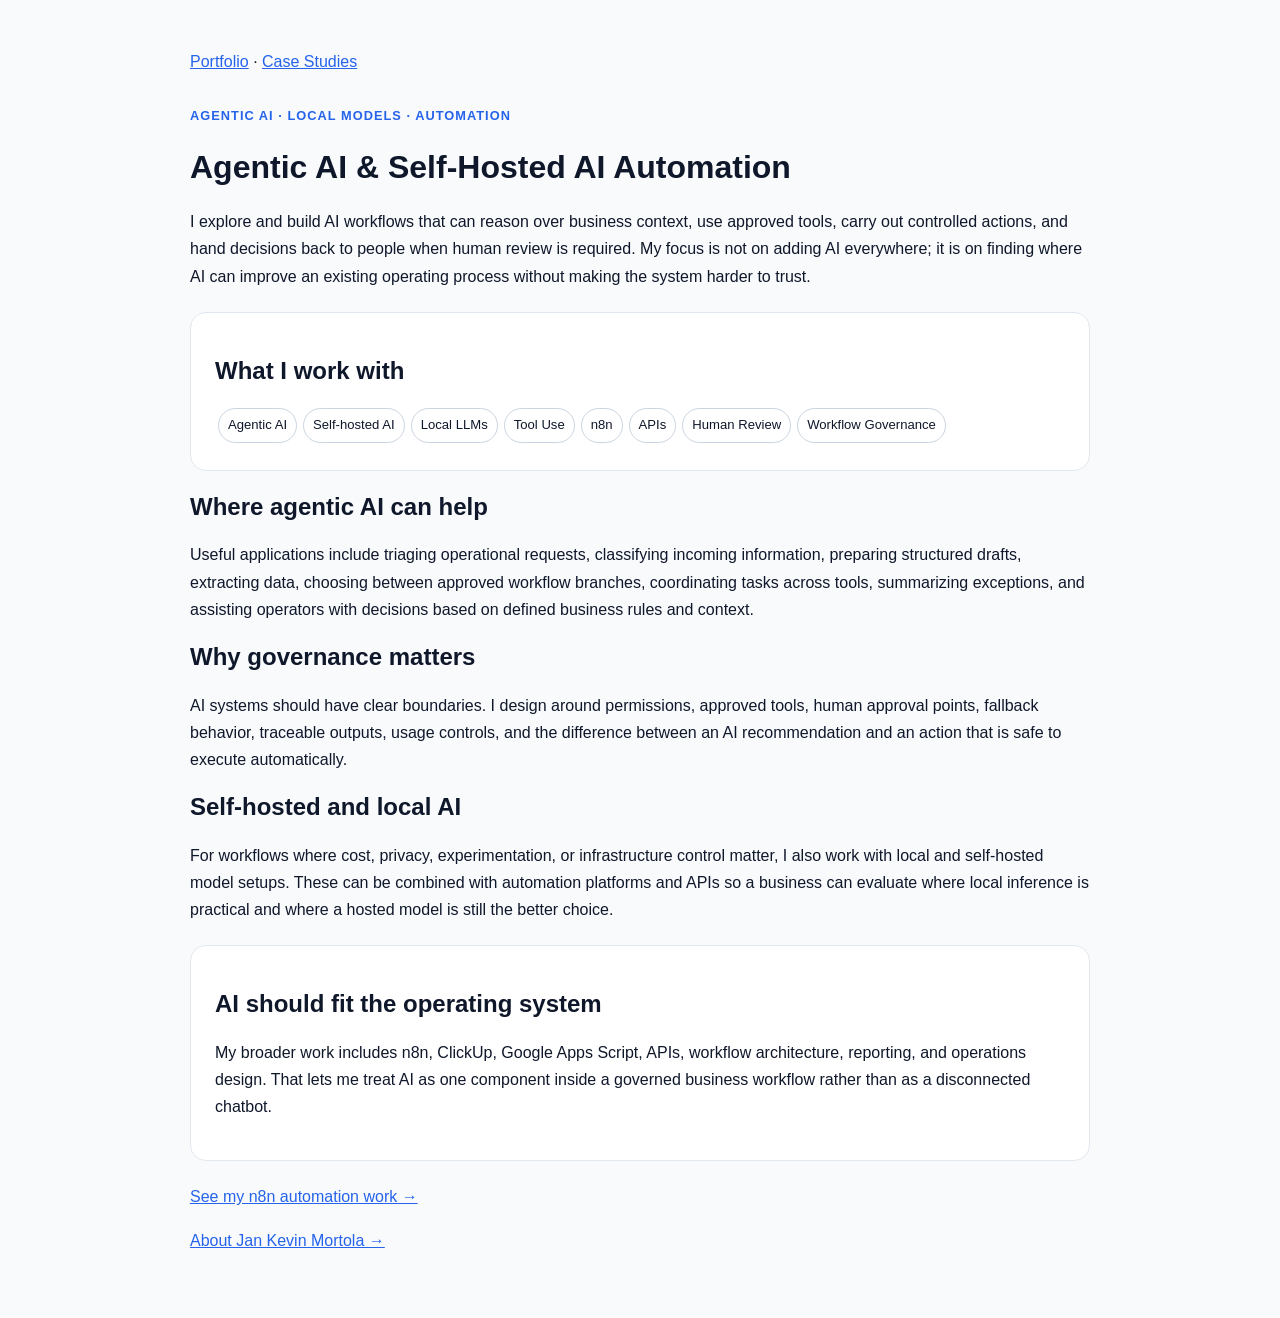
==== agentic-ai-automation.html @ b7e41e74 "Add agentic AI automation capability page" ====
<!DOCTYPE html>
<html lang="en">
<head>
  <meta charset="UTF-8" />
  <meta name="viewport" content="width=device-width, initial-scale=1.0" />
  <title>Agentic AI & Self-Hosted AI Automation | Jan Kevin Mortola</title>
  <meta name="description" content="Jan Kevin Mortola designs agentic AI and self-hosted AI workflows with automation, APIs, approval controls, local models, operations systems, and human-in-the-loop processes." />
  <meta name="robots" content="index,follow" />
  <link rel="canonical" href="https://jankevinmortola.github.io/Portfolio/agentic-ai-automation.html" />
  <script type="application/ld+json">
  {
    "@context":"https://schema.org",
    "@type":"Service",
    "name":"Agentic AI and Self-Hosted AI Automation",
    "provider":{"@type":"Person","name":"Jan Kevin Mortola","jobTitle":"AI Automation Specialist & Operations Systems Consultant"},
    "areaServed":"Worldwide",
    "serviceType":["Agentic AI","Self-hosted AI","AI Workflow Automation","Human-in-the-loop AI","Local LLM Workflows","Business Process Automation"],
    "url":"https://jankevinmortola.github.io/Portfolio/agentic-ai-automation.html"
  }
  </script>
  <style>
    body{font-family:Arial,sans-serif;max-width:900px;margin:0 auto;padding:48px 24px;line-height:1.7;color:#0f172a;background:#f8fafc}h1,h2{line-height:1.2}.eyebrow{color:#2563eb;font-weight:700;text-transform:uppercase;letter-spacing:.08em;font-size:.8rem}.card{background:#fff;border:1px solid #e2e8f0;border-radius:16px;padding:24px;margin:22px 0}.tag{display:inline-block;border:1px solid #cbd5e1;border-radius:999px;padding:5px 9px;margin:3px;font-size:.82rem}a{color:#2563eb}.nav{margin-bottom:30px}
  </style>
</head>
<body>
  <nav class="nav"><a href="./">Portfolio</a> · <a href="case-studies.html">Case Studies</a></nav>
  <p class="eyebrow">Agentic AI · Local Models · Automation</p>
  <h1>Agentic AI & Self-Hosted AI Automation</h1>
  <p>I explore and build AI workflows that can reason over business context, use approved tools, carry out controlled actions, and hand decisions back to people when human review is required. My focus is not on adding AI everywhere; it is on finding where AI can improve an existing operating process without making the system harder to trust.</p>

  <div class="card">
    <h2>What I work with</h2>
    <div><span class="tag">Agentic AI</span><span class="tag">Self-hosted AI</span><span class="tag">Local LLMs</span><span class="tag">Tool Use</span><span class="tag">n8n</span><span class="tag">APIs</span><span class="tag">Human Review</span><span class="tag">Workflow Governance</span></div>
  </div>

  <h2>Where agentic AI can help</h2>
  <p>Useful applications include triaging operational requests, classifying incoming information, preparing structured drafts, extracting data, choosing between approved workflow branches, coordinating tasks across tools, summarizing exceptions, and assisting operators with decisions based on defined business rules and context.</p>

  <h2>Why governance matters</h2>
  <p>AI systems should have clear boundaries. I design around permissions, approved tools, human approval points, fallback behavior, traceable outputs, usage controls, and the difference between an AI recommendation and an action that is safe to execute automatically.</p>

  <h2>Self-hosted and local AI</h2>
  <p>For workflows where cost, privacy, experimentation, or infrastructure control matter, I also work with local and self-hosted model setups. These can be combined with automation platforms and APIs so a business can evaluate where local inference is practical and where a hosted model is still the better choice.</p>

  <div class="card">
    <h2>AI should fit the operating system</h2>
    <p>My broader work includes n8n, ClickUp, Google Apps Script, APIs, workflow architecture, reporting, and operations design. That lets me treat AI as one component inside a governed business workflow rather than as a disconnected chatbot.</p>
  </div>

  <p><a href="n8n-automation-consultant.html">See my n8n automation work →</a></p>
  <p><a href="ai-automation-consultant.html">About Jan Kevin Mortola →</a></p>
</body>
</html>
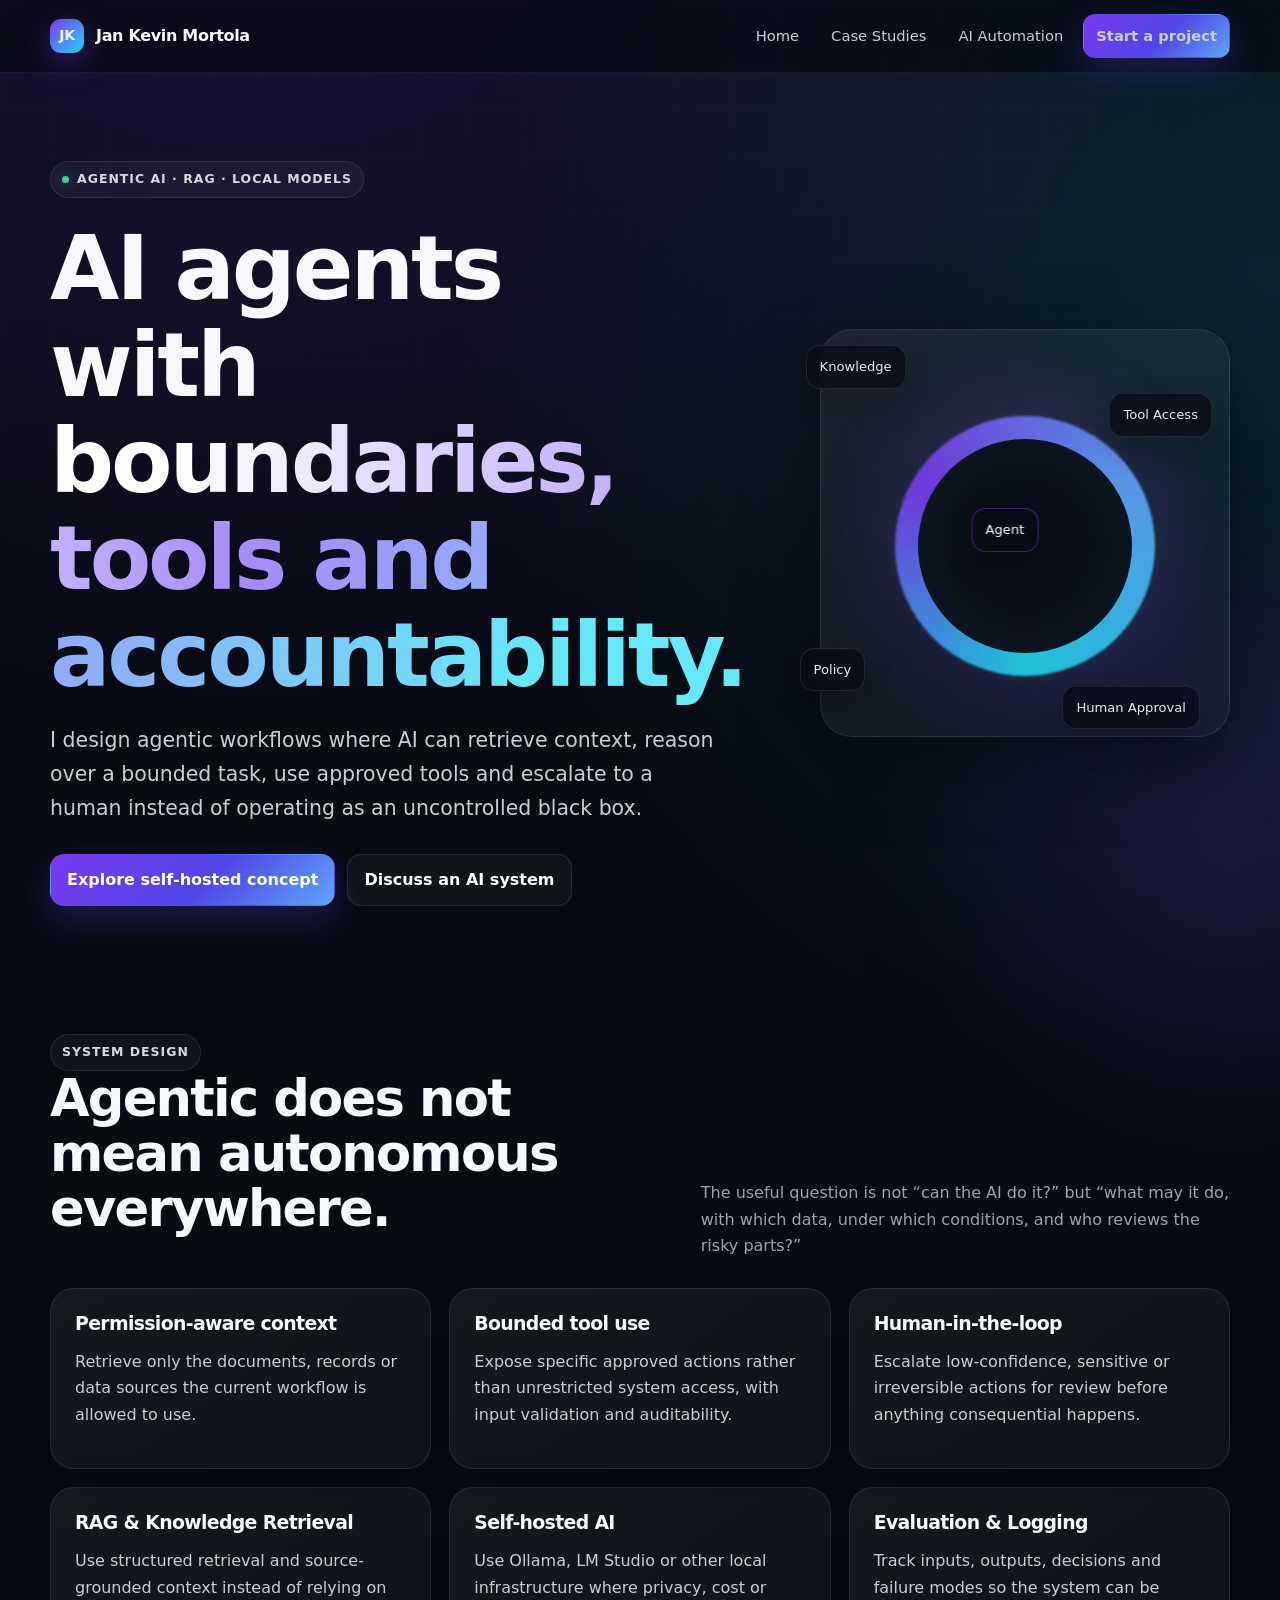
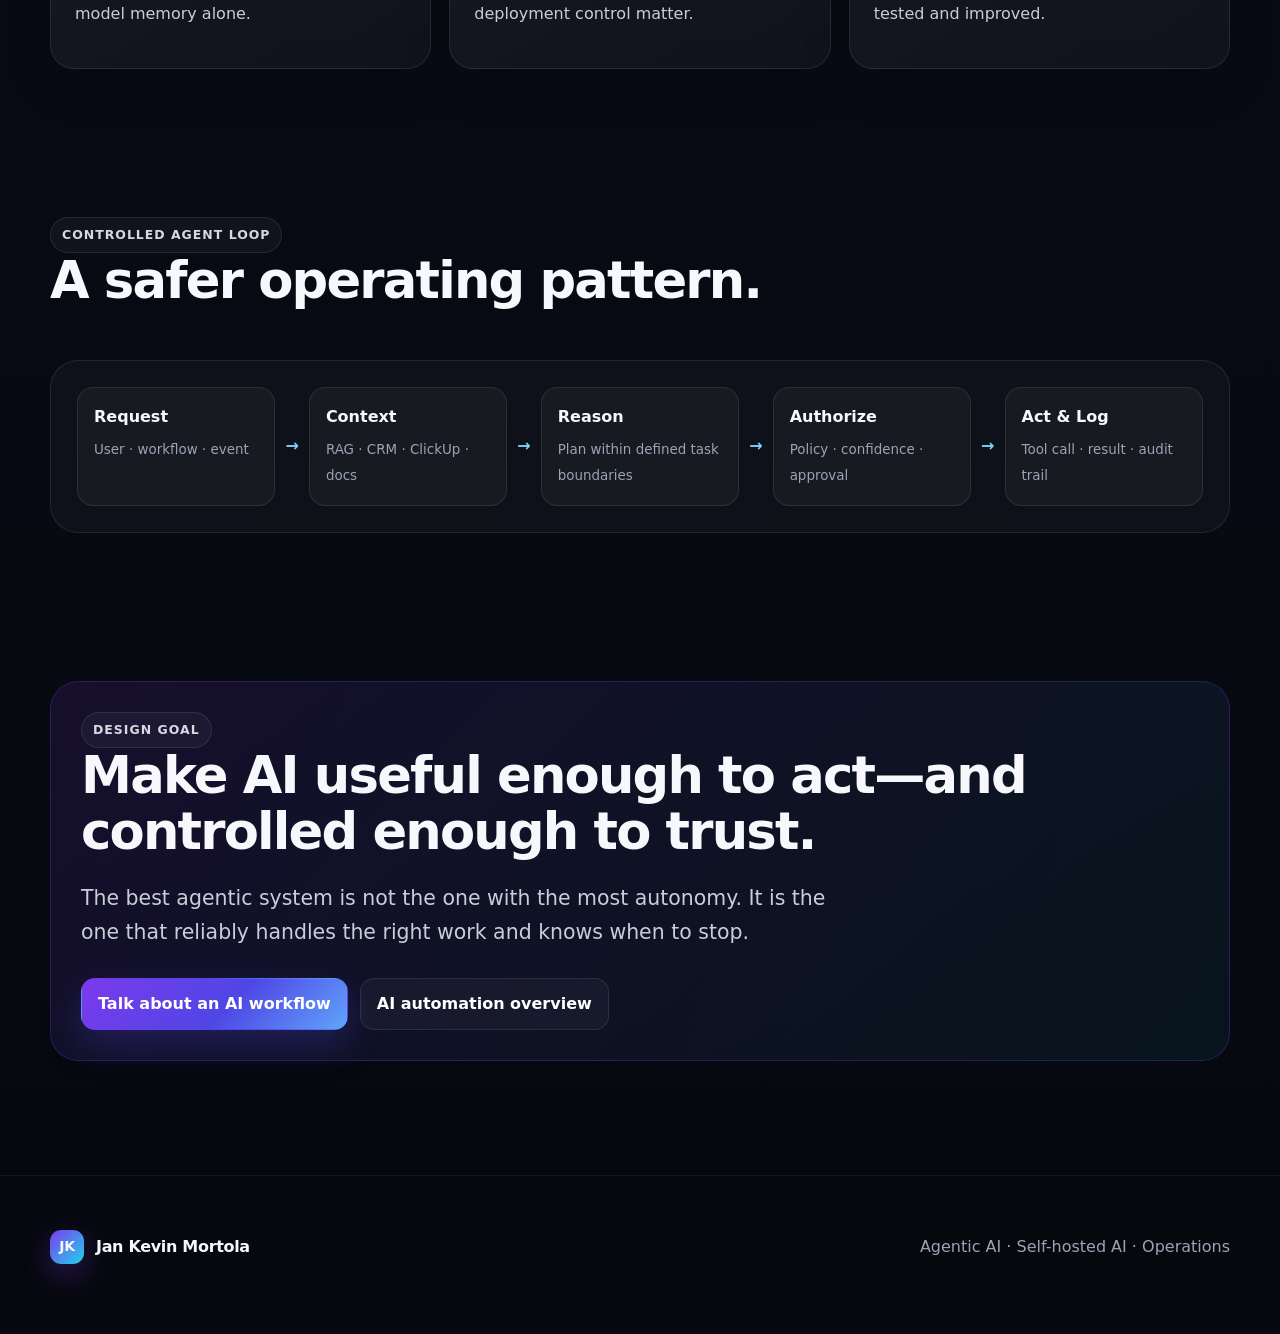
==== commit 3c821eda: "Modernize agentic AI capability page" ====
--- a/agentic-ai-automation.html
+++ b/agentic-ai-automation.html
@@ -1,53 +1 @@
-<!DOCTYPE html>
-<html lang="en">
-<head>
-  <meta charset="UTF-8" />
-  <meta name="viewport" content="width=device-width, initial-scale=1.0" />
-  <title>Agentic AI & Self-Hosted AI Automation | Jan Kevin Mortola</title>
-  <meta name="description" content="Jan Kevin Mortola designs agentic AI and self-hosted AI workflows with automation, APIs, approval controls, local models, operations systems, and human-in-the-loop processes." />
-  <meta name="robots" content="index,follow" />
-  <link rel="canonical" href="https://jankevinmortola.github.io/Portfolio/agentic-ai-automation.html" />
-  <script type="application/ld+json">
-  {
-    "@context":"https://schema.org",
-    "@type":"Service",
-    "name":"Agentic AI and Self-Hosted AI Automation",
-    "provider":{"@type":"Person","name":"Jan Kevin Mortola","jobTitle":"AI Automation Specialist & Operations Systems Consultant"},
-    "areaServed":"Worldwide",
-    "serviceType":["Agentic AI","Self-hosted AI","AI Workflow Automation","Human-in-the-loop AI","Local LLM Workflows","Business Process Automation"],
-    "url":"https://jankevinmortola.github.io/Portfolio/agentic-ai-automation.html"
-  }
-  </script>
-  <style>
-    body{font-family:Arial,sans-serif;max-width:900px;margin:0 auto;padding:48px 24px;line-height:1.7;color:#0f172a;background:#f8fafc}h1,h2{line-height:1.2}.eyebrow{color:#2563eb;font-weight:700;text-transform:uppercase;letter-spacing:.08em;font-size:.8rem}.card{background:#fff;border:1px solid #e2e8f0;border-radius:16px;padding:24px;margin:22px 0}.tag{display:inline-block;border:1px solid #cbd5e1;border-radius:999px;padding:5px 9px;margin:3px;font-size:.82rem}a{color:#2563eb}.nav{margin-bottom:30px}
-  </style>
-</head>
-<body>
-  <nav class="nav"><a href="./">Portfolio</a> · <a href="case-studies.html">Case Studies</a></nav>
-  <p class="eyebrow">Agentic AI · Local Models · Automation</p>
-  <h1>Agentic AI & Self-Hosted AI Automation</h1>
-  <p>I explore and build AI workflows that can reason over business context, use approved tools, carry out controlled actions, and hand decisions back to people when human review is required. My focus is not on adding AI everywhere; it is on finding where AI can improve an existing operating process without making the system harder to trust.</p>
-
-  <div class="card">
-    <h2>What I work with</h2>
-    <div><span class="tag">Agentic AI</span><span class="tag">Self-hosted AI</span><span class="tag">Local LLMs</span><span class="tag">Tool Use</span><span class="tag">n8n</span><span class="tag">APIs</span><span class="tag">Human Review</span><span class="tag">Workflow Governance</span></div>
-  </div>
-
-  <h2>Where agentic AI can help</h2>
-  <p>Useful applications include triaging operational requests, classifying incoming information, preparing structured drafts, extracting data, choosing between approved workflow branches, coordinating tasks across tools, summarizing exceptions, and assisting operators with decisions based on defined business rules and context.</p>
-
-  <h2>Why governance matters</h2>
-  <p>AI systems should have clear boundaries. I design around permissions, approved tools, human approval points, fallback behavior, traceable outputs, usage controls, and the difference between an AI recommendation and an action that is safe to execute automatically.</p>
-
-  <h2>Self-hosted and local AI</h2>
-  <p>For workflows where cost, privacy, experimentation, or infrastructure control matter, I also work with local and self-hosted model setups. These can be combined with automation platforms and APIs so a business can evaluate where local inference is practical and where a hosted model is still the better choice.</p>
-
-  <div class="card">
-    <h2>AI should fit the operating system</h2>
-    <p>My broader work includes n8n, ClickUp, Google Apps Script, APIs, workflow architecture, reporting, and operations design. That lets me treat AI as one component inside a governed business workflow rather than as a disconnected chatbot.</p>
-  </div>
-
-  <p><a href="n8n-automation-consultant.html">See my n8n automation work →</a></p>
-  <p><a href="ai-automation-consultant.html">About Jan Kevin Mortola →</a></p>
-</body>
-</html>+<!doctype html><html lang="en"><head><meta charset="utf-8"><meta name="viewport" content="width=device-width,initial-scale=1"><title>Agentic AI & Self-Hosted AI Automation | Jan Kevin Mortola</title><meta name="description" content="Agentic AI and self-hosted AI workflow design by Jan Kevin Mortola using controlled tool use, RAG, local models, human approvals, n8n and operations systems."><link rel="canonical" href="https://jankevinmortola.github.io/Portfolio/agentic-ai-automation.html"><link rel="stylesheet" href="styles.css"></head><body><header class="site-nav"><div class="shell nav-inner"><a class="brand" href="./"><span class="brand-mark">JK</span><span>Jan Kevin Mortola</span></a><nav class="nav-links"><a href="./">Home</a><a href="case-studies.html">Case Studies</a><a href="ai-automation-consultant.html">AI Automation</a><a class="btn btn-primary" href="mailto:jkevinmortola@gmail.com">Start a project</a></nav></div></header><main><section class="shell hero"><div><span class="eyebrow">Agentic AI · RAG · Local Models</span><h1>AI agents with <span class="gradient-text">boundaries, tools and accountability.</span></h1><p class="lede">I design agentic workflows where AI can retrieve context, reason over a bounded task, use approved tools and escalate to a human instead of operating as an uncontrolled black box.</p><div class="hero-actions"><a class="btn btn-primary" href="concept-self-hosted-ai-knowledge-operations.html">Explore self-hosted concept</a><a class="btn" href="mailto:jkevinmortola@gmail.com">Discuss an AI system</a></div></div><div class="hero-visual" aria-hidden="true"><div class="orb-card"></div><span class="node n1">Knowledge</span><span class="node n2">Tool Access</span><span class="node n3">Policy</span><span class="node n4">Human Approval</span><span class="node n5">Agent</span></div></section><section class="section"><div class="shell"><div class="section-head reveal"><div><span class="badge">System design</span><h2>Agentic does not mean autonomous everywhere.</h2></div><p>The useful question is not “can the AI do it?” but “what may it do, with which data, under which conditions, and who reviews the risky parts?”</p></div><div class="grid grid-3 reveal"><article class="card"><h3>Permission-aware context</h3><p>Retrieve only the documents, records or data sources the current workflow is allowed to use.</p></article><article class="card"><h3>Bounded tool use</h3><p>Expose specific approved actions rather than unrestricted system access, with input validation and auditability.</p></article><article class="card"><h3>Human-in-the-loop</h3><p>Escalate low-confidence, sensitive or irreversible actions for review before anything consequential happens.</p></article><article class="card"><h3>RAG & Knowledge Retrieval</h3><p>Use structured retrieval and source-grounded context instead of relying on model memory alone.</p></article><article class="card"><h3>Self-hosted AI</h3><p>Use Ollama, LM Studio or other local infrastructure where privacy, cost or deployment control matter.</p></article><article class="card"><h3>Evaluation & Logging</h3><p>Track inputs, outputs, decisions and failure modes so the system can be tested and improved.</p></article></div></div></section><section class="section"><div class="shell"><div class="section-head reveal"><div><span class="badge">Controlled agent loop</span><h2>A safer operating pattern.</h2></div></div><div class="architecture reveal"><div class="flow"><div class="flow-node"><strong>Request</strong><span>User · workflow · event</span></div><div class="flow-arrow">→</div><div class="flow-node"><strong>Context</strong><span>RAG · CRM · ClickUp · docs</span></div><div class="flow-arrow">→</div><div class="flow-node"><strong>Reason</strong><span>Plan within defined task boundaries</span></div><div class="flow-arrow">→</div><div class="flow-node"><strong>Authorize</strong><span>Policy · confidence · approval</span></div><div class="flow-arrow">→</div><div class="flow-node"><strong>Act & Log</strong><span>Tool call · result · audit trail</span></div></div></div></div></section><section class="section"><div class="shell callout reveal"><span class="badge">Design goal</span><h2>Make AI useful enough to act—and controlled enough to trust.</h2><p class="lede">The best agentic system is not the one with the most autonomy. It is the one that reliably handles the right work and knows when to stop.</p><div class="hero-actions"><a class="btn btn-primary" href="mailto:jkevinmortola@gmail.com">Talk about an AI workflow</a><a class="btn" href="ai-automation-consultant.html">AI automation overview</a></div></div></section></main><footer class="footer"><div class="shell footer-row"><a class="brand" href="./"><span class="brand-mark">JK</span><span>Jan Kevin Mortola</span></a><p>Agentic AI · Self-hosted AI · Operations</p></div></footer><script src="app.js"></script></body></html>
--- a/styles.css
+++ b/styles.css
@@ -0,0 +1 @@
+:root{--bg:#070a12;--bg2:#0b1020;--panel:rgba(255,255,255,.055);--panel2:rgba(255,255,255,.035);--line:rgba(255,255,255,.09);--text:#f7f8fb;--muted:#9aa4b5;--muted2:#c8ced8;--accent:#7c3aed;--accent2:#22d3ee;--accent3:#60a5fa;--ok:#34d399;--warn:#fbbf24;--shadow:0 24px 80px rgba(0,0,0,.35);--radius:24px;--radius-sm:16px;--max:1180px}*{box-sizing:border-box}html{scroll-behavior:smooth}body{margin:0;font-family:Inter,ui-sans-serif,system-ui,-apple-system,BlinkMacSystemFont,"Segoe UI",sans-serif;background:radial-gradient(circle at 20% -10%,rgba(124,58,237,.22),transparent 30%),radial-gradient(circle at 100% 10%,rgba(34,211,238,.13),transparent 28%),linear-gradient(180deg,var(--bg),#080b14 55%,#06080e);color:var(--text);line-height:1.65;min-height:100vh}body:before{content:"";position:fixed;inset:0;pointer-events:none;background-image:linear-gradient(rgba(255,255,255,.025) 1px,transparent 1px),linear-gradient(90deg,rgba(255,255,255,.025) 1px,transparent 1px);background-size:52px 52px;mask-image:linear-gradient(to bottom,rgba(0,0,0,.8),transparent 85%);z-index:-2}body:after{content:"";position:fixed;width:420px;height:420px;border-radius:50%;filter:blur(100px);background:rgba(124,58,237,.13);right:-160px;bottom:-140px;z-index:-3}.shell{width:min(calc(100% - 32px),var(--max));margin:auto}.site-nav{position:sticky;top:0;z-index:50;background:rgba(7,10,18,.68);backdrop-filter:blur(18px);border-bottom:1px solid rgba(255,255,255,.06)}.nav-inner{min-height:72px;display:flex;align-items:center;justify-content:space-between;gap:24px}.brand{display:flex;align-items:center;gap:12px;text-decoration:none;color:var(--text);font-weight:800;letter-spacing:-.02em}.brand-mark{width:34px;height:34px;border-radius:11px;display:grid;place-items:center;background:linear-gradient(135deg,var(--accent),var(--accent2));box-shadow:0 10px 30px rgba(124,58,237,.35);font-size:.88rem}.nav-links{display:flex;gap:8px;align-items:center;flex-wrap:wrap}.nav-links a{color:var(--muted2);text-decoration:none;font-size:.92rem;padding:9px 12px;border-radius:12px}.nav-links a:hover{color:#fff;background:rgba(255,255,255,.06)}.btn{display:inline-flex;align-items:center;justify-content:center;gap:8px;text-decoration:none;border-radius:14px;padding:12px 16px;font-weight:750;border:1px solid var(--line);color:#fff;background:rgba(255,255,255,.04);transition:.2s ease}.btn:hover{transform:translateY(-2px);border-color:rgba(255,255,255,.18);background:rgba(255,255,255,.075)}.btn-primary{background:linear-gradient(135deg,var(--accent),#4f46e5 55%,var(--accent3));border-color:transparent;box-shadow:0 14px 36px rgba(79,70,229,.28)}.hero{padding:88px 0 54px;display:grid;grid-template-columns:minmax(0,1.2fr) minmax(360px,.8fr);gap:54px;align-items:center}.eyebrow,.badge{display:inline-flex;align-items:center;gap:8px;border:1px solid var(--line);background:rgba(255,255,255,.04);padding:7px 11px;border-radius:999px;color:#d6d9e0;font-size:.78rem;font-weight:800;letter-spacing:.08em;text-transform:uppercase}.eyebrow:before{content:"";width:7px;height:7px;border-radius:50%;background:var(--ok);box-shadow:0 0 16px rgba(52,211,153,.8)}h1,h2,h3{line-height:1.08;letter-spacing:-.035em;margin-top:0}h1{font-size:clamp(3rem,7vw,6.4rem);margin:.25em 0 .2em;max-width:920px}h2{font-size:clamp(2rem,4vw,3.4rem);margin-bottom:.45em}h3{font-size:1.18rem;margin-bottom:.55em}.gradient-text{background:linear-gradient(90deg,#fff 8%,#a78bfa 45%,#67e8f9 88%);-webkit-background-clip:text;background-clip:text;color:transparent}.lede{font-size:clamp(1.05rem,2vw,1.28rem);color:var(--muted2);max-width:760px}.hero-actions{display:flex;gap:12px;flex-wrap:wrap;margin-top:28px}.micro{color:var(--muted);font-size:.9rem;margin-top:18px}.hero-visual{position:relative;min-height:460px}.orb-card{position:absolute;inset:26px 0 26px 40px;border:1px solid var(--line);border-radius:32px;background:linear-gradient(145deg,rgba(255,255,255,.07),rgba(255,255,255,.025));box-shadow:var(--shadow);overflow:hidden;backdrop-filter:blur(12px)}.orb-card:before{content:"";position:absolute;width:260px;height:260px;border-radius:50%;background:conic-gradient(from 180deg,var(--accent2),var(--accent),var(--accent3),var(--accent2));filter:blur(1px);opacity:.9;top:86px;left:50%;transform:translateX(-50%);box-shadow:0 0 100px rgba(124,58,237,.28)}.orb-card:after{content:"";position:absolute;width:214px;height:214px;border-radius:50%;background:#0b0f19;top:109px;left:50%;transform:translateX(-50%);box-shadow:inset 0 0 70px rgba(34,211,238,.07)}.node{position:absolute;z-index:3;border:1px solid var(--line);background:rgba(9,13,24,.82);backdrop-filter:blur(14px);padding:10px 13px;border-radius:14px;color:#e9ebf0;font-size:.82rem;box-shadow:0 12px 30px rgba(0,0,0,.24)}.n1{top:42px;left:26px}.n2{top:90px;right:18px}.n3{bottom:72px;left:20px}.n4{bottom:34px;right:30px}.n5{top:205px;left:50%;transform:translateX(-50%);z-index:4;color:#fff;border-color:rgba(124,58,237,.45)}.section{padding:74px 0}.section-head{display:flex;justify-content:space-between;gap:28px;align-items:end;margin-bottom:28px}.section-head p{max-width:650px;color:var(--muted);margin:0}.grid{display:grid;gap:18px}.grid-2{grid-template-columns:repeat(2,minmax(0,1fr))}.grid-3{grid-template-columns:repeat(3,minmax(0,1fr))}.grid-4{grid-template-columns:repeat(4,minmax(0,1fr))}.card{position:relative;border:1px solid var(--line);border-radius:var(--radius);padding:24px;background:linear-gradient(145deg,var(--panel),var(--panel2));box-shadow:0 14px 50px rgba(0,0,0,.16);overflow:hidden}.card:hover{border-color:rgba(124,58,237,.35)}.card p{color:var(--muted2)}.card .kicker{color:#a5b4fc;font-size:.75rem;font-weight:800;text-transform:uppercase;letter-spacing:.1em}.card-link{display:inline-flex;margin-top:10px;color:#b7c4ff;text-decoration:none;font-weight:750}.card-link:hover{color:#fff}.stack{display:flex;gap:8px;flex-wrap:wrap;margin-top:18px}.chip{border:1px solid var(--line);background:rgba(255,255,255,.035);color:#d8dce5;padding:7px 10px;border-radius:999px;font-size:.78rem}.metric{font-size:2rem;font-weight:850;letter-spacing:-.04em}.metric-label{color:var(--muted);font-size:.86rem}.process{display:grid;grid-template-columns:repeat(4,1fr);gap:12px}.step{border:1px solid var(--line);border-radius:20px;padding:20px;background:rgba(255,255,255,.035)}.step-num{width:34px;height:34px;border-radius:11px;background:linear-gradient(135deg,rgba(124,58,237,.9),rgba(34,211,238,.8));display:grid;place-items:center;font-weight:850;margin-bottom:18px}.architecture{border:1px solid var(--line);border-radius:28px;padding:26px;background:rgba(255,255,255,.03)}.flow{display:flex;align-items:stretch;gap:10px;flex-wrap:wrap}.flow-node{flex:1 1 160px;min-height:94px;border:1px solid var(--line);border-radius:16px;padding:16px;background:rgba(255,255,255,.04)}.flow-node strong{display:block;margin-bottom:6px}.flow-node span{color:var(--muted);font-size:.84rem}.flow-arrow{align-self:center;color:#7dd3fc;font-weight:900}.callout{border:1px solid rgba(124,58,237,.28);background:linear-gradient(135deg,rgba(124,58,237,.13),rgba(34,211,238,.06));border-radius:28px;padding:30px}.demo-banner{border:1px solid rgba(251,191,36,.28);background:rgba(251,191,36,.07);color:#fde68a;border-radius:18px;padding:14px 16px;margin:20px 0}.list-clean{padding:0;margin:0;list-style:none}.list-clean li{padding:10px 0;border-bottom:1px solid rgba(255,255,255,.06);color:var(--muted2)}.list-clean li:last-child{border-bottom:0}.footer{padding:54px 0 70px;border-top:1px solid rgba(255,255,255,.06);margin-top:40px}.footer-row{display:flex;justify-content:space-between;gap:24px;align-items:center}.footer p{color:var(--muted);margin:0}.reveal{opacity:0;transform:translateY(18px);transition:.65s ease}.reveal.visible{opacity:1;transform:none}@media(max-width:900px){.hero{grid-template-columns:1fr;padding-top:64px}.hero-visual{min-height:390px}.grid-3,.grid-4,.process{grid-template-columns:repeat(2,minmax(0,1fr))}.section-head{align-items:start;flex-direction:column}.nav-links a:not(.btn){display:none}}@media(max-width:620px){.shell{width:min(calc(100% - 22px),var(--max))}.hero{gap:24px}.hero-visual{min-height:340px}.orb-card{inset:10px}.grid-2,.grid-3,.grid-4,.process{grid-template-columns:1fr}.footer-row{flex-direction:column;align-items:flex-start}.node{font-size:.7rem;padding:8px 10px}.n5{top:150px}.orb-card:before{width:190px;height:190px;top:70px}.orb-card:after{width:156px;height:156px;top:87px}.site-nav{position:relative}}
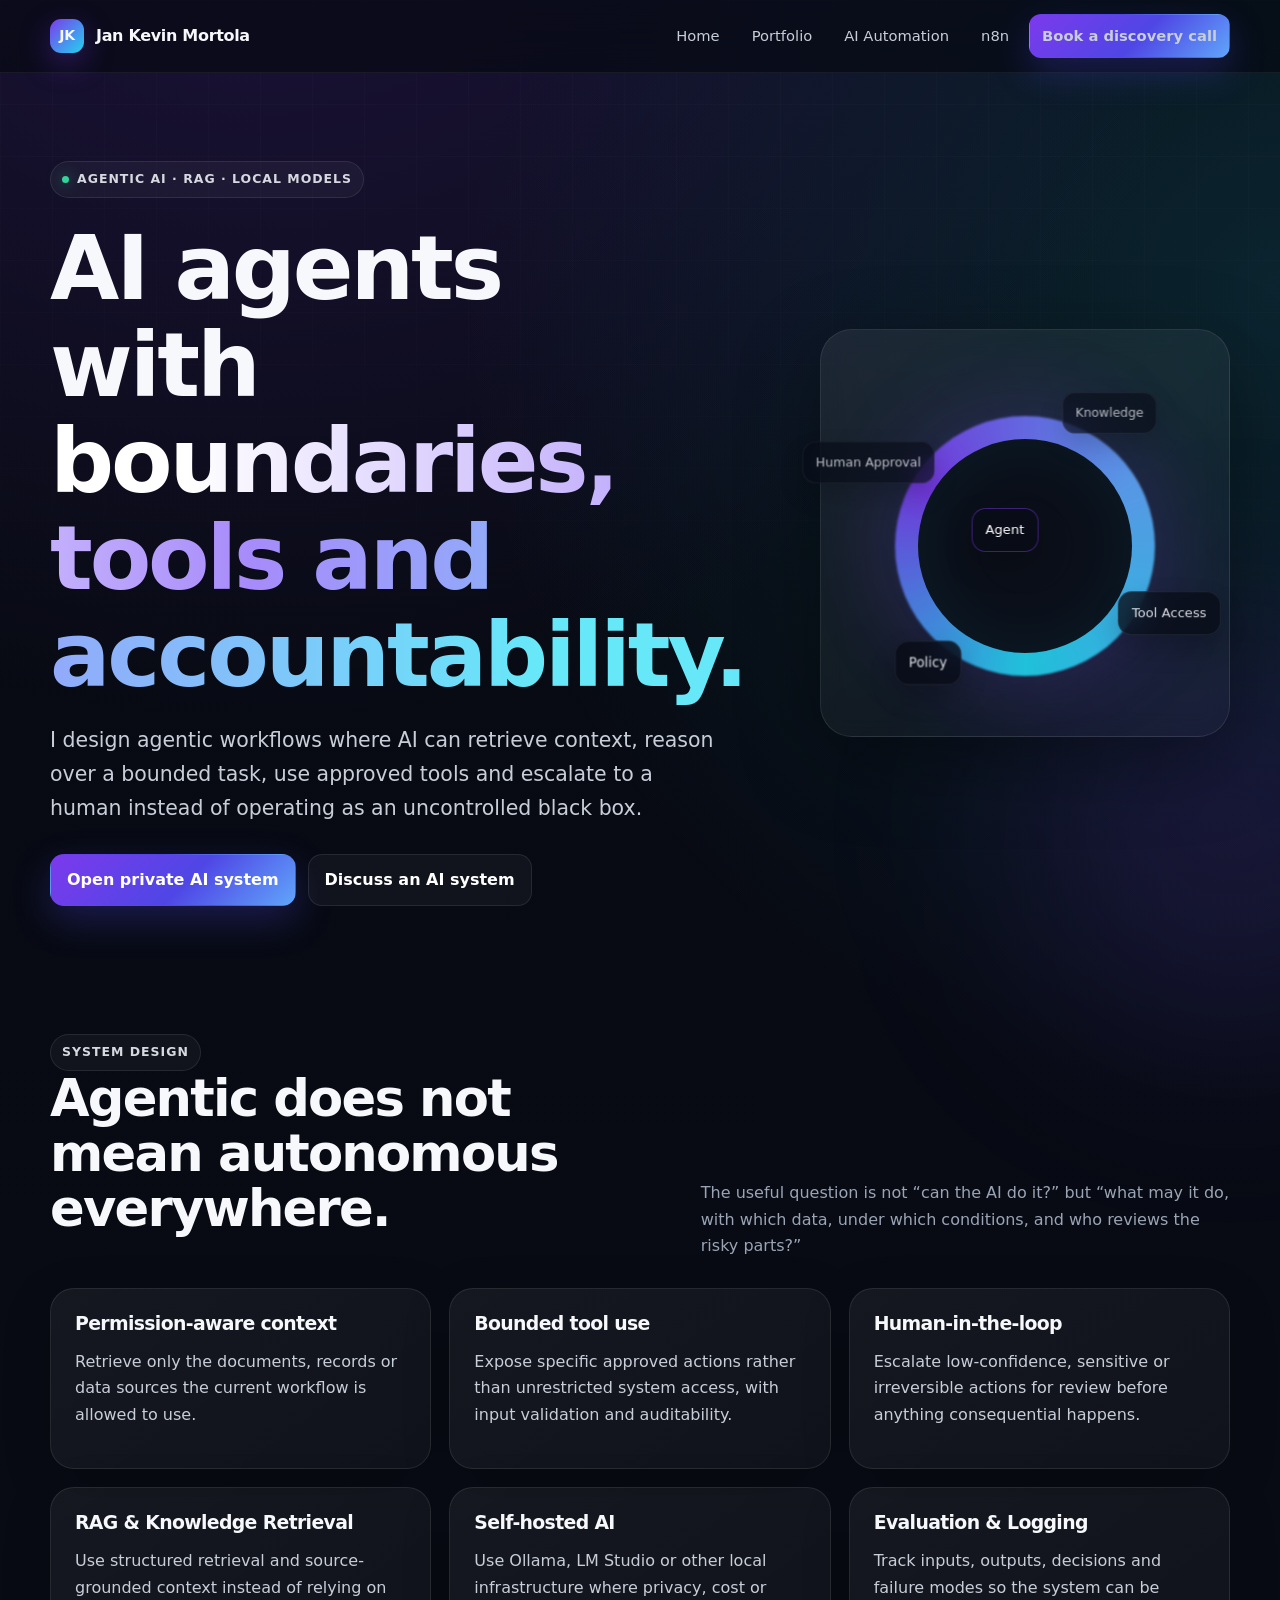
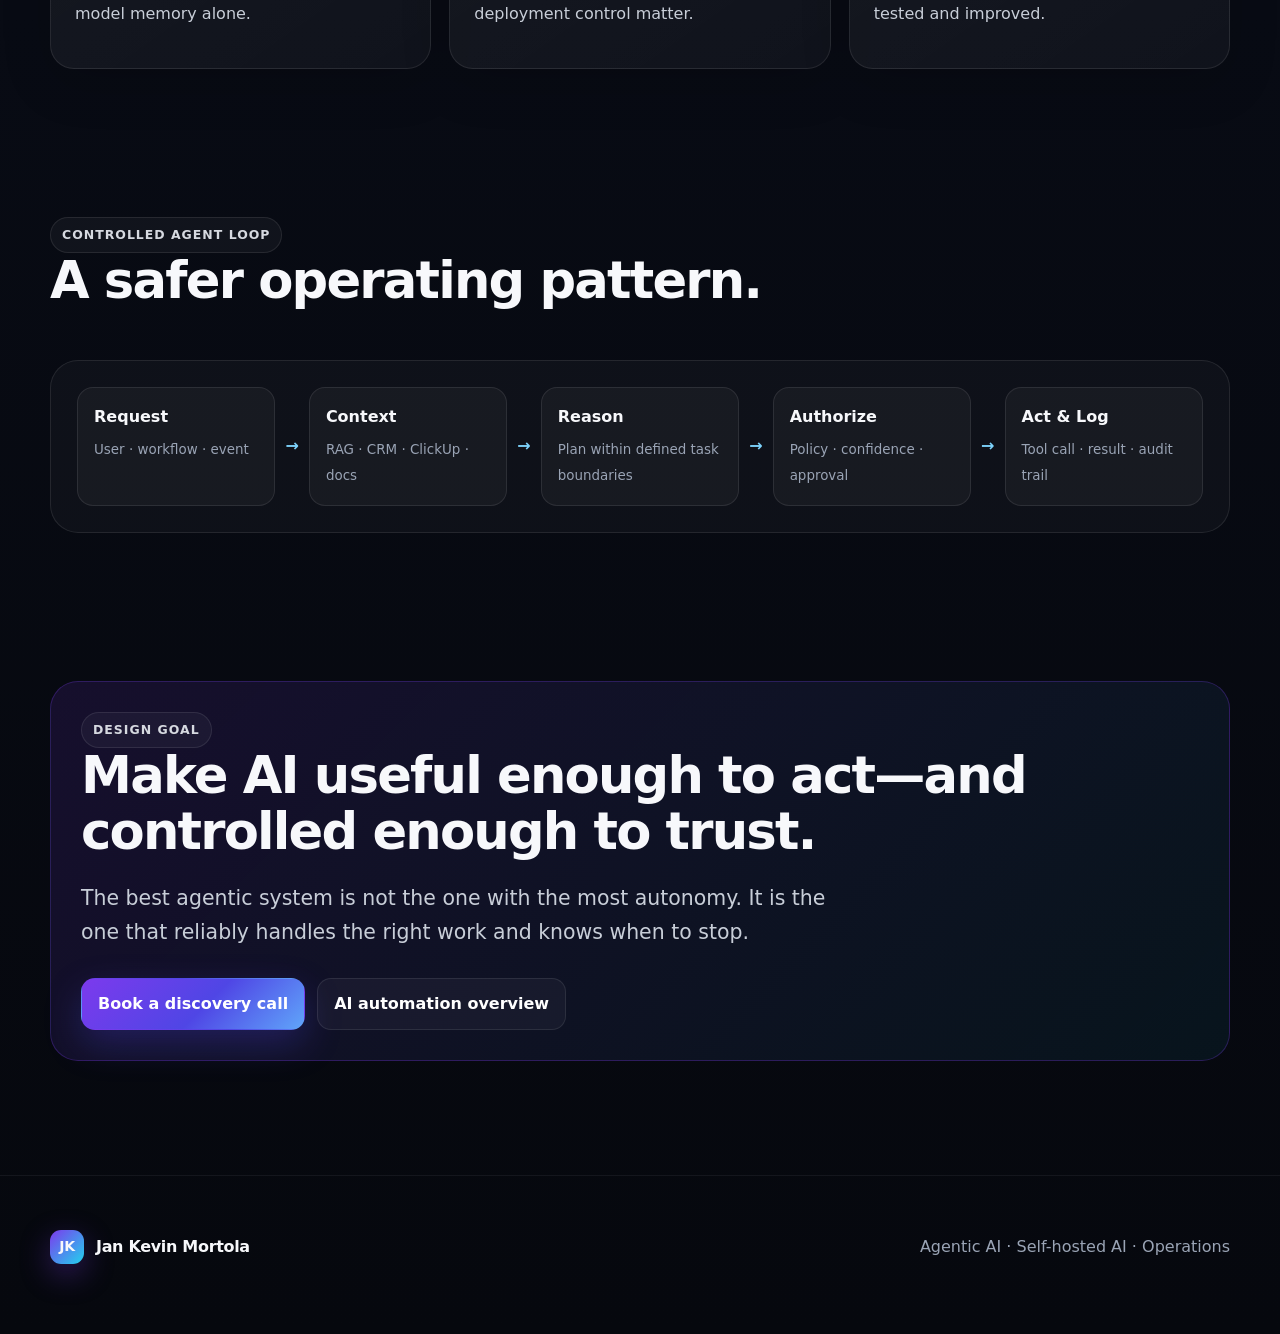
==== commit fb38defa: "Standardize agentic AI page and remove concept wording" ====
--- a/agentic-ai-automation.html
+++ b/agentic-ai-automation.html
@@ -1 +1 @@
-<!doctype html><html lang="en"><head><meta charset="utf-8"><meta name="viewport" content="width=device-width,initial-scale=1"><title>Agentic AI & Self-Hosted AI Automation | Jan Kevin Mortola</title><meta name="description" content="Agentic AI and self-hosted AI workflow design by Jan Kevin Mortola using controlled tool use, RAG, local models, human approvals, n8n and operations systems."><link rel="canonical" href="https://jankevinmortola.github.io/Portfolio/agentic-ai-automation.html"><link rel="stylesheet" href="styles.css"></head><body><header class="site-nav"><div class="shell nav-inner"><a class="brand" href="./"><span class="brand-mark">JK</span><span>Jan Kevin Mortola</span></a><nav class="nav-links"><a href="./">Home</a><a href="case-studies.html">Case Studies</a><a href="ai-automation-consultant.html">AI Automation</a><a class="btn btn-primary" href="mailto:jkevinmortola@gmail.com">Start a project</a></nav></div></header><main><section class="shell hero"><div><span class="eyebrow">Agentic AI · RAG · Local Models</span><h1>AI agents with <span class="gradient-text">boundaries, tools and accountability.</span></h1><p class="lede">I design agentic workflows where AI can retrieve context, reason over a bounded task, use approved tools and escalate to a human instead of operating as an uncontrolled black box.</p><div class="hero-actions"><a class="btn btn-primary" href="concept-self-hosted-ai-knowledge-operations.html">Explore self-hosted concept</a><a class="btn" href="mailto:jkevinmortola@gmail.com">Discuss an AI system</a></div></div><div class="hero-visual" aria-hidden="true"><div class="orb-card"></div><span class="node n1">Knowledge</span><span class="node n2">Tool Access</span><span class="node n3">Policy</span><span class="node n4">Human Approval</span><span class="node n5">Agent</span></div></section><section class="section"><div class="shell"><div class="section-head reveal"><div><span class="badge">System design</span><h2>Agentic does not mean autonomous everywhere.</h2></div><p>The useful question is not “can the AI do it?” but “what may it do, with which data, under which conditions, and who reviews the risky parts?”</p></div><div class="grid grid-3 reveal"><article class="card"><h3>Permission-aware context</h3><p>Retrieve only the documents, records or data sources the current workflow is allowed to use.</p></article><article class="card"><h3>Bounded tool use</h3><p>Expose specific approved actions rather than unrestricted system access, with input validation and auditability.</p></article><article class="card"><h3>Human-in-the-loop</h3><p>Escalate low-confidence, sensitive or irreversible actions for review before anything consequential happens.</p></article><article class="card"><h3>RAG & Knowledge Retrieval</h3><p>Use structured retrieval and source-grounded context instead of relying on model memory alone.</p></article><article class="card"><h3>Self-hosted AI</h3><p>Use Ollama, LM Studio or other local infrastructure where privacy, cost or deployment control matter.</p></article><article class="card"><h3>Evaluation & Logging</h3><p>Track inputs, outputs, decisions and failure modes so the system can be tested and improved.</p></article></div></div></section><section class="section"><div class="shell"><div class="section-head reveal"><div><span class="badge">Controlled agent loop</span><h2>A safer operating pattern.</h2></div></div><div class="architecture reveal"><div class="flow"><div class="flow-node"><strong>Request</strong><span>User · workflow · event</span></div><div class="flow-arrow">→</div><div class="flow-node"><strong>Context</strong><span>RAG · CRM · ClickUp · docs</span></div><div class="flow-arrow">→</div><div class="flow-node"><strong>Reason</strong><span>Plan within defined task boundaries</span></div><div class="flow-arrow">→</div><div class="flow-node"><strong>Authorize</strong><span>Policy · confidence · approval</span></div><div class="flow-arrow">→</div><div class="flow-node"><strong>Act & Log</strong><span>Tool call · result · audit trail</span></div></div></div></div></section><section class="section"><div class="shell callout reveal"><span class="badge">Design goal</span><h2>Make AI useful enough to act—and controlled enough to trust.</h2><p class="lede">The best agentic system is not the one with the most autonomy. It is the one that reliably handles the right work and knows when to stop.</p><div class="hero-actions"><a class="btn btn-primary" href="mailto:jkevinmortola@gmail.com">Talk about an AI workflow</a><a class="btn" href="ai-automation-consultant.html">AI automation overview</a></div></div></section></main><footer class="footer"><div class="shell footer-row"><a class="brand" href="./"><span class="brand-mark">JK</span><span>Jan Kevin Mortola</span></a><p>Agentic AI · Self-hosted AI · Operations</p></div></footer><script src="app.js"></script></body></html>+<!doctype html><html lang="en"><head><meta charset="utf-8"><meta name="viewport" content="width=device-width,initial-scale=1"><title>Agentic AI & Self-Hosted AI Automation | Jan Kevin Mortola</title><meta name="description" content="Agentic AI and self-hosted AI workflow design by Jan Kevin Mortola using controlled tool use, RAG, local models, human approvals, n8n and operations systems."><link rel="canonical" href="https://jankevinmortola.github.io/Portfolio/agentic-ai-automation.html"><link rel="stylesheet" href="styles.css"></head><body><header class="site-nav"><div class="shell nav-inner"><a class="brand" href="./"><span class="brand-mark">JK</span><span>Jan Kevin Mortola</span></a><nav class="nav-links"><a href="./">Home</a><a href="case-studies.html">Portfolio</a><a href="ai-automation-consultant.html">AI Automation</a><a href="n8n-automation-consultant.html">n8n</a><a class="btn btn-primary booking-btn" href="https://calendly.com/jkevinmortola/new-meeting" target="_blank" rel="noopener noreferrer">Book a discovery call</a></nav></div></header><main><section class="shell hero"><div><span class="eyebrow">Agentic AI · RAG · Local Models</span><h1>AI agents with <span class="gradient-text">boundaries, tools and accountability.</span></h1><p class="lede">I design agentic workflows where AI can retrieve context, reason over a bounded task, use approved tools and escalate to a human instead of operating as an uncontrolled black box.</p><div class="hero-actions"><a class="btn btn-primary" href="concept-self-hosted-ai-knowledge-operations.html">Open private AI system</a><a class="btn booking-btn" href="https://calendly.com/jkevinmortola/new-meeting" target="_blank" rel="noopener noreferrer">Discuss an AI system</a></div></div><div class="hero-visual" aria-hidden="true"><div class="orb-card"></div><span class="node n1">Knowledge</span><span class="node n2">Tool Access</span><span class="node n3">Policy</span><span class="node n4">Human Approval</span><span class="node n5">Agent</span></div></section><section class="section"><div class="shell"><div class="section-head reveal"><div><span class="badge">System design</span><h2>Agentic does not mean autonomous everywhere.</h2></div><p>The useful question is not “can the AI do it?” but “what may it do, with which data, under which conditions, and who reviews the risky parts?”</p></div><div class="grid grid-3 reveal"><article class="card"><h3>Permission-aware context</h3><p>Retrieve only the documents, records or data sources the current workflow is allowed to use.</p></article><article class="card"><h3>Bounded tool use</h3><p>Expose specific approved actions rather than unrestricted system access, with input validation and auditability.</p></article><article class="card"><h3>Human-in-the-loop</h3><p>Escalate low-confidence, sensitive or irreversible actions for review before anything consequential happens.</p></article><article class="card"><h3>RAG & Knowledge Retrieval</h3><p>Use structured retrieval and source-grounded context instead of relying on model memory alone.</p></article><article class="card"><h3>Self-hosted AI</h3><p>Use Ollama, LM Studio or other local infrastructure where privacy, cost or deployment control matter.</p></article><article class="card"><h3>Evaluation & Logging</h3><p>Track inputs, outputs, decisions and failure modes so the system can be tested and improved.</p></article></div></div></section><section class="section"><div class="shell"><div class="section-head reveal"><div><span class="badge">Controlled agent loop</span><h2>A safer operating pattern.</h2></div></div><div class="architecture reveal"><div class="flow"><div class="flow-node"><strong>Request</strong><span>User · workflow · event</span></div><div class="flow-arrow">→</div><div class="flow-node"><strong>Context</strong><span>RAG · CRM · ClickUp · docs</span></div><div class="flow-arrow">→</div><div class="flow-node"><strong>Reason</strong><span>Plan within defined task boundaries</span></div><div class="flow-arrow">→</div><div class="flow-node"><strong>Authorize</strong><span>Policy · confidence · approval</span></div><div class="flow-arrow">→</div><div class="flow-node"><strong>Act & Log</strong><span>Tool call · result · audit trail</span></div></div></div></div></section><section class="section"><div class="shell callout reveal"><span class="badge">Design goal</span><h2>Make AI useful enough to act—and controlled enough to trust.</h2><p class="lede">The best agentic system is not the one with the most autonomy. It is the one that reliably handles the right work and knows when to stop.</p><div class="hero-actions"><a class="btn btn-primary booking-btn" href="https://calendly.com/jkevinmortola/new-meeting" target="_blank" rel="noopener noreferrer">Book a discovery call</a><a class="btn" href="ai-automation-consultant.html">AI automation overview</a></div></div></section></main><footer class="footer"><div class="shell footer-row"><a class="brand" href="./"><span class="brand-mark">JK</span><span>Jan Kevin Mortola</span></a><p>Agentic AI · Self-hosted AI · Operations</p></div></footer><script src="app.js"></script></body></html>
